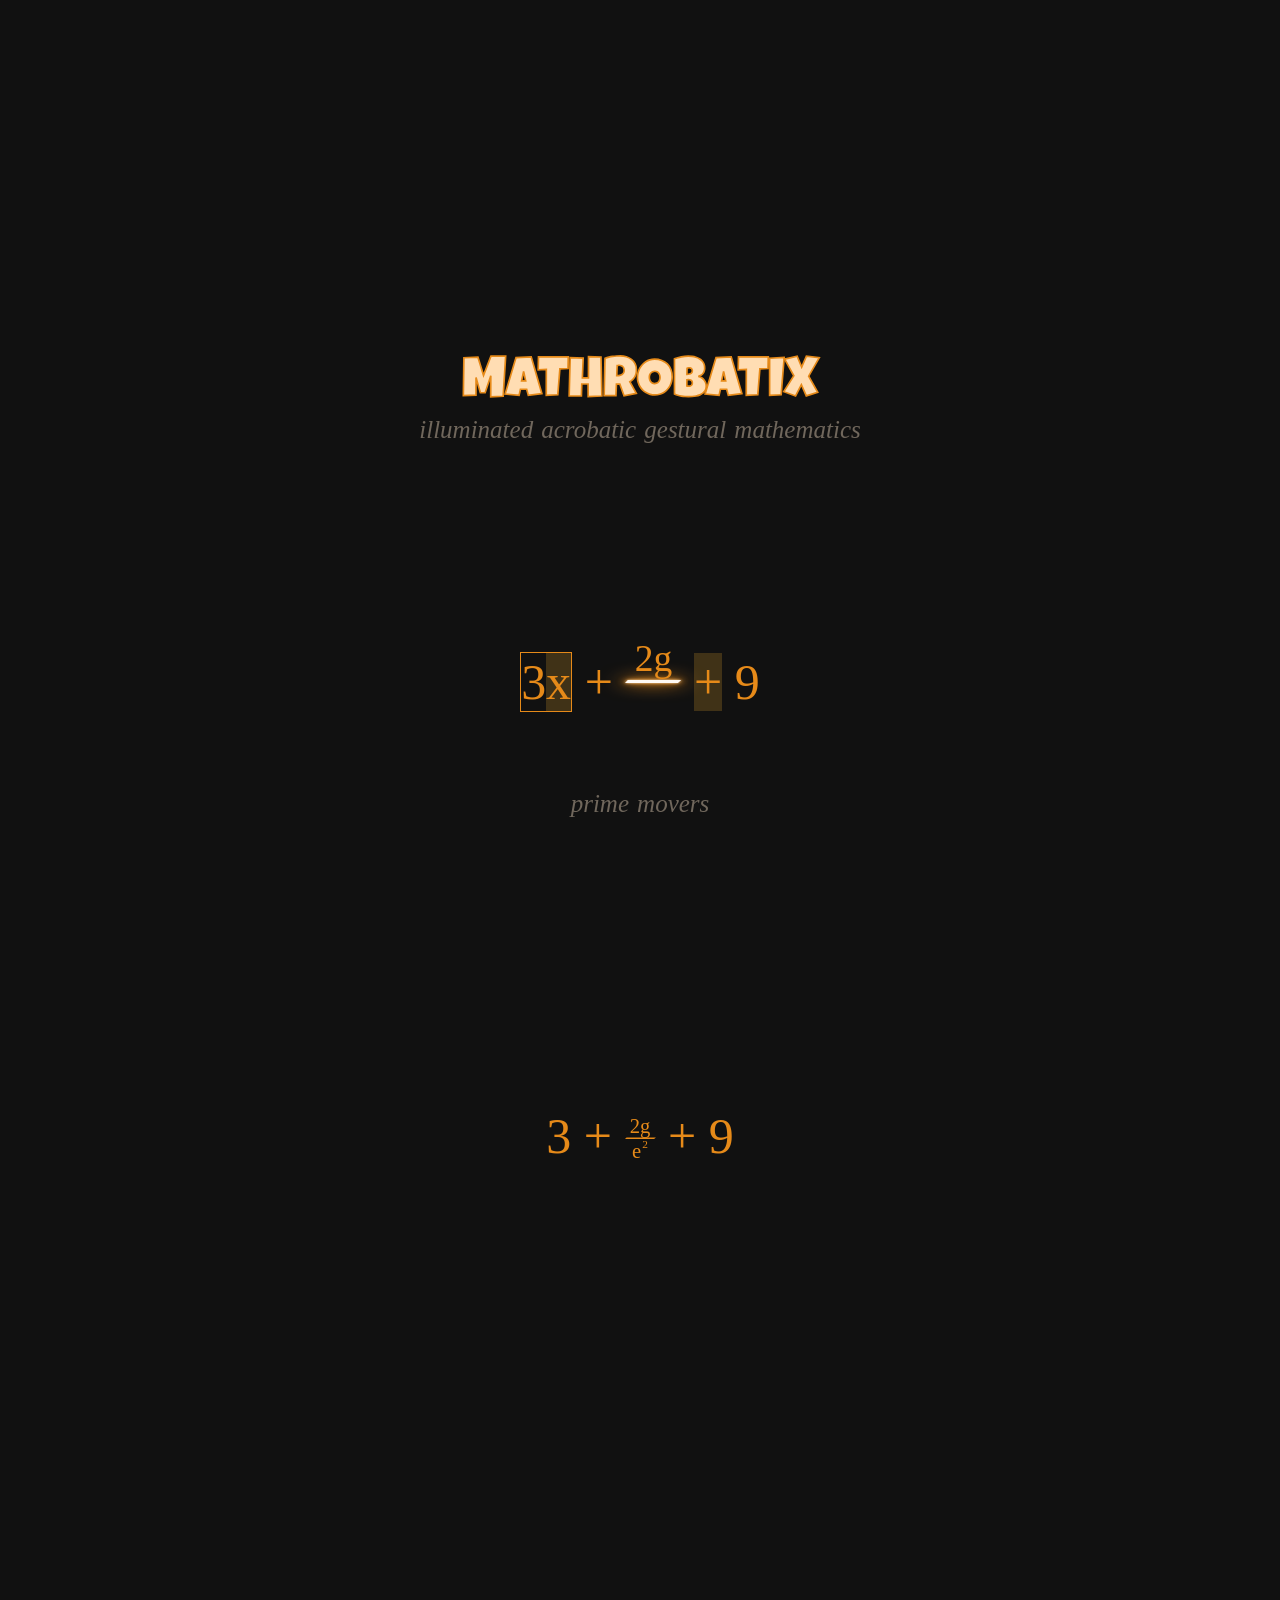
==== mbx5/index.html @ cdd0d46f "mbx v5.0b" ====
<!doctype html>
<html lang="en">
  <head>
    <title>mbx5.0 beta</title>
    <meta charset="UTF-8" />
    <meta name="viewport" content="width=device-width, initial-scale=1.0" />
    <script src="mbx5.js" data-mbx='{"tag":"rat-batix","css":"mbx5.css"}'></script>
    <style>
      body {
        display: flex;
        flex-direction: column;
        align-items: center;
        justify-content: center;
        margin: 0;
        padding-top: 30vh;
        padding-bottom: 100vh;
        background-color: #111;
      }
      rat-batix {
        width: 100%;
        font-size: 1.25rem;
        background-color: #111;
      }
      @media screen and (orientation: portrait) {
        rat-batix {
          font-size: 0.8em;
        }
      }
    </style>
  </head>

  <body>
    <rat-batix id="one" data-mbx='{"xxx_color":300}'></rat-batix>
    <rat-batix id="two" data-mbx='{"xxx_color":300}'></rat-batix>

    <script id="ROUTINES">
      const routineTesting = {
        intro: `
          <x data-logo>MATHROBATIX</x>
          illuminated acrobatic gestural mathematics
        `,
        steps: [
          {
            load: `
             <x data-tite>
              <x id="T3">3</x>
              <x id="Tx">x</x>
             </x>
             <x id="Tplus-a">+</x>
             <x id="T2">2g</x>
             <x id="Tplus-b">+</x>
             <x id="T9">9</x>
          `,
            note: `prime movers`,
            acts: (X) => {
              X.spot("Tx")
                .vaporize().during(0, 0.6)
                .unGrow().during(0.5, 1)
              ;
              X.spot("Tplus-b").grow();
              X.mount("e-99", "e^2");
              X.spot("T2")
                // .funkSup("sin", "-1").during(0, 0.4)
                .frak("e-99")
                .foink("0.55em")
                .vert("-0.2em")
              ;
            },
          },
          {},
        ],
      };
      const routineDemo = {
        intro: `
          <x data-logo>MATHROBATIX</x>
          illuminated acrobatic gestural mathematics
        `,
        steps: [
          {
            // unfurl
            load: `
            <x id="Tx-a">x</x>
            <x id="pow-2-a"><x data-sup>2</x></x>
            <x id="plus-b">+</x>
            <x id="T3x-b" data-tite>
             <x id="T3-b">3</x>
             <x id="Tx-b">x</x>
            </x>
            <x id="plus-c">+</x>
            <x id="T5-c">5</x>
            <x id="EQ">=</x>
            <x id="T0-d">0</x>
            `,
            note: `
              <x>solving for x</x>
              <x>can get tricky</x>
            `,
            acts: (X) => {
              X.spot("Tx-a").viva();
              X.spot("pow-2-a", "plus-b", "T3x-b", "plus-c", "T5-c", "EQ", "T0-d").unfurl();
            },
          },
          {
            // default distribution
            load: `
            <x id="T3">3</x>
            <x data-tite-left>(</x>
            <x id="Tx">x</x> + <x id="T1">1</x>
            <x data-tite-rite>)</x>
            `,
            note: `
            a widely-used, popular distribution
            <x data-rant>
              speaking of widely-used and popular
              distributions, that happens to also 
              be the goal of MathroBatiX itself
            </x>
            `,
            acts: (X) => {
              X.spot("Tx", "T1").dist("T3");
              X.spot("T3-doppel-0").blink().during(0.3, 1);
              X.spot("T3-doppel-1").blink().during(0.3, 1);
              X.spot("T3").vaporize();
            },
          },
          {
            // blur move
            load: `
            <x id="T3yx">
             <x data-tite>
              <x>3</x>
              <x data-doppel>
               <x id="Ty-a">y</x>
               <x id="Ty-b">y</x>
               <x id="Ty-c">y</x>
              </x>
              <x>x</x>
             </x>
            </x>
            <x> + 9 &ne; </x>
            <x id="T3catch-y-k">
             <x data-tite>
              <x>3</x>
              <x data-catch>
               <x id="catch-1"></x>
              </x>
              <x>k</x>
             </x>
            </x>
            `,
            note: `
            <x>probably never need to</x>
            <x>but you could</x>
            `,
            acts: (X) => {
              X.spotAll().blur();
              X.spot("Ty-a").blink().bulk(2.2).moveAfter("catch-1").during(0, 0.8);
              X.spot("Ty-b").blink().bulk(2.2).moveAfter("catch-1").during(0.1, 0.9);
              X.spot("Ty-c").blink().bulk(2.2).moveAfter("catch-1").during(0.2, 1.0);
            },
          },
        ],
      };
 </script>

    <script id="LOADER">
      const one = document.getElementById("one");
      one.addEventListener("mbx-ready", (e) => {
        one.loadRoutine(routineTesting);
      });
      const two = document.getElementById("two");
      two.addEventListener("mbx-ready", (e) => {
        // two.loadRoutine(routineDemo);
      });
    </script>

    <script id="DEBUGG">
      const log = console.log;
    </script>
  </body>
</html>
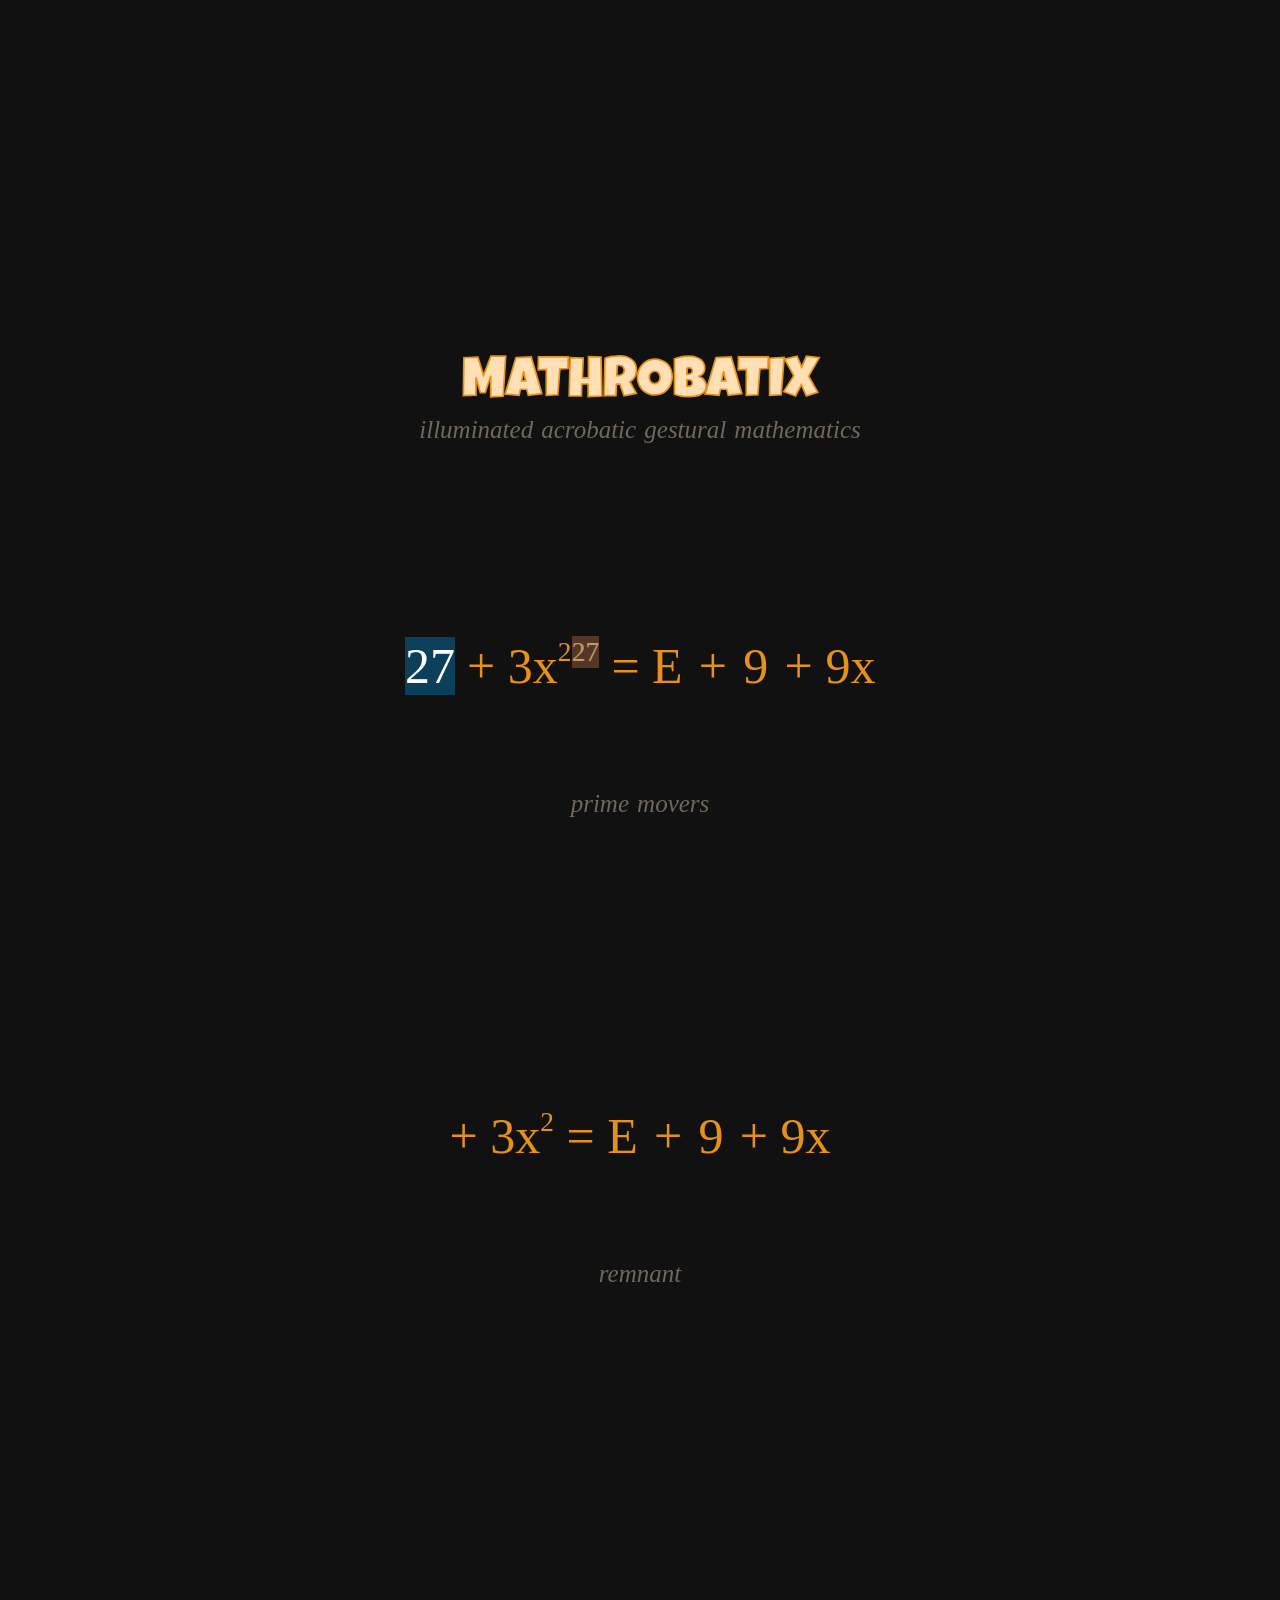
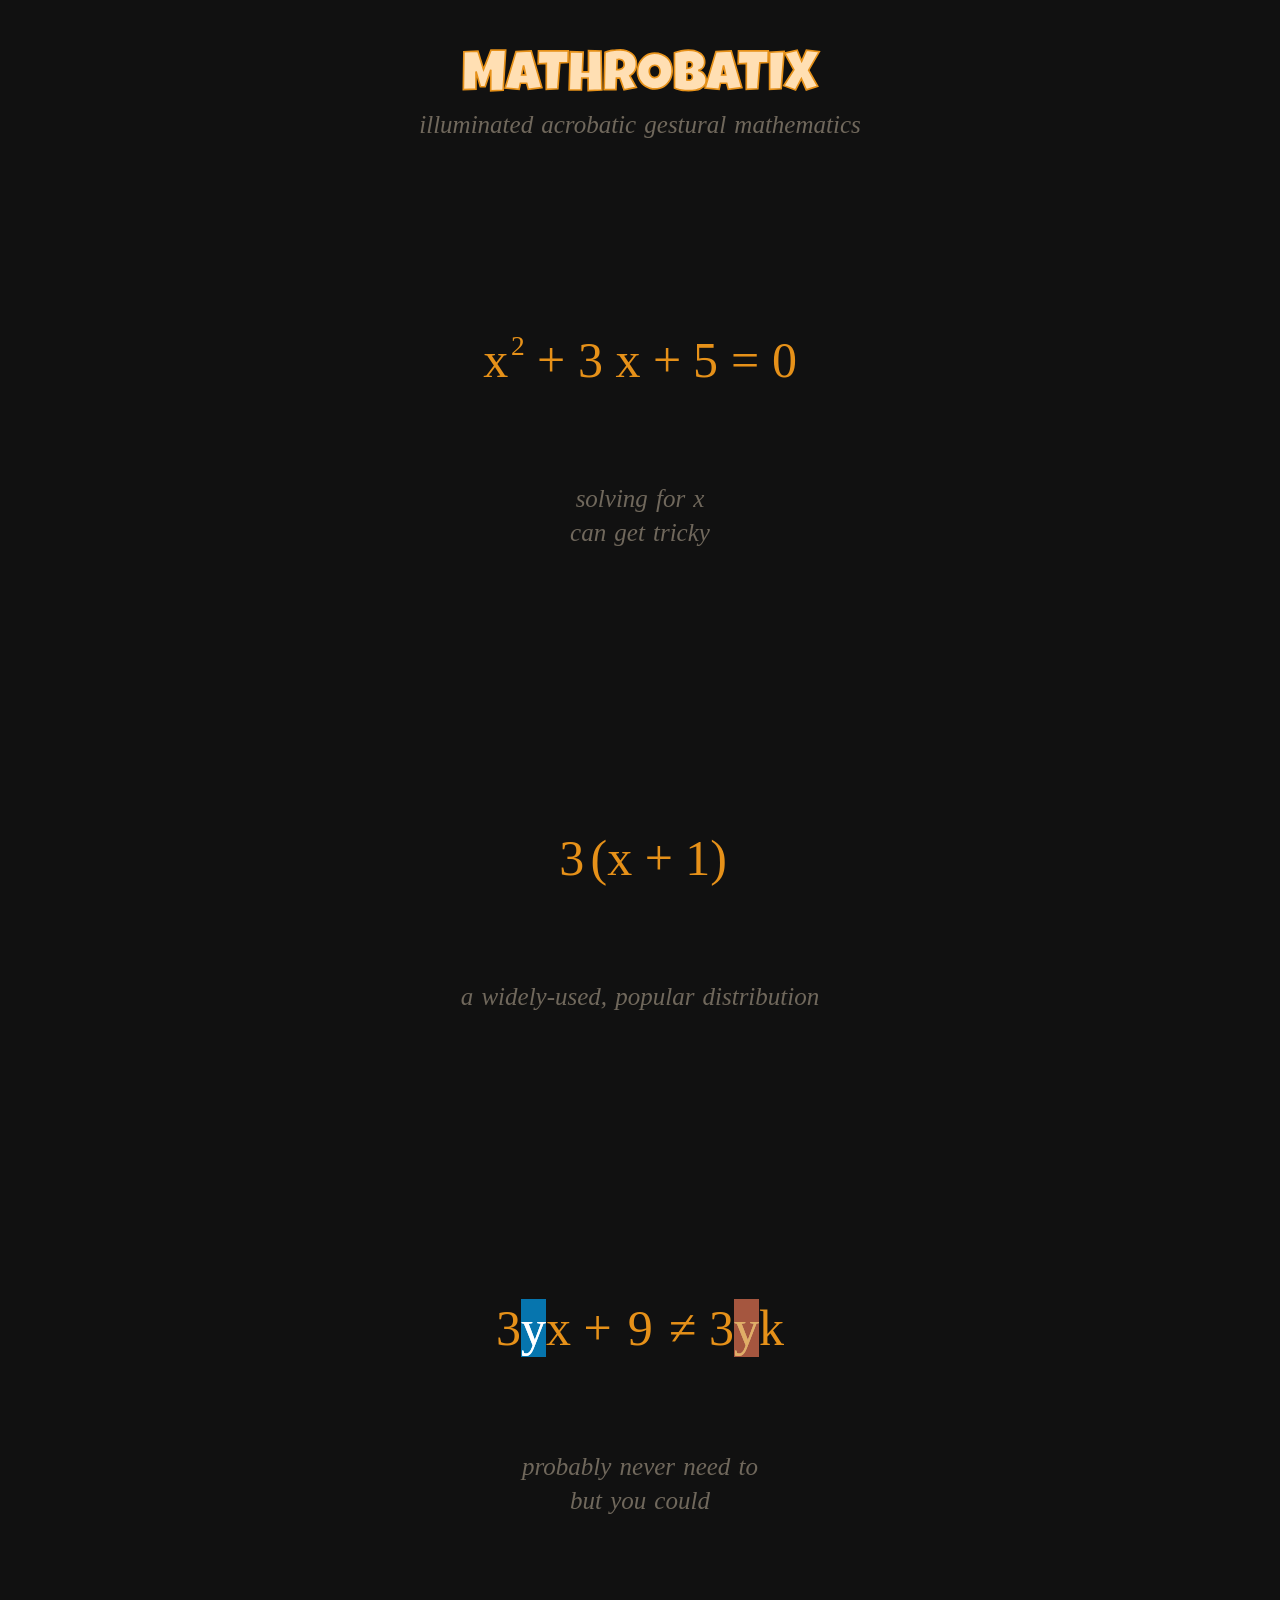
==== commit 65f64d26: "backup after crash" ====
--- a/mbx5/index.html
+++ b/mbx5/index.html
@@ -42,32 +42,34 @@
         steps: [
           {
             load: `
+             <x id="T27">27</x>
+             +
+             <x id="T3x2">
+              <x data-tite>
+              <x id="T3">3</x>
+              <x id="Tx-a">x</x>
+              <x data-sup data-tite>
+                <x id="pow2">2</x>
+              </x>
+              </x>
+             </x>
+             <x id="EQ">=</x>
+             <x id="T3plus">E + 9 +</x>
              <x data-tite>
-              <x id="T3">3</x>
-              <x id="Tx">x</x>
+              <x id="T9">9</x>
+              <x>x</x>
              </x>
-             <x id="Tplus-a">+</x>
-             <x id="T2">2g</x>
-             <x id="Tplus-b">+</x>
-             <x id="T9">9</x>
+            </x>
           `,
             note: `prime movers`,
             acts: (X) => {
-              X.spot("Tx")
-                .vaporize().during(0, 0.6)
-                .unGrow().during(0.5, 1)
-              ;
-              X.spot("Tplus-b").grow();
-              X.mount("e-99", "e^2");
-              X.spot("T2")
-                // .funkSup("sin", "-1").during(0, 0.4)
-                .frak("e-99")
-                .foink("0.55em")
-                .vert("-0.2em")
-              ;
+              X.spot("T3plus").grow();
+              X.spot("T27").viva().during(0, 0.5);
+              X.spot("T27").spin().vault();
+              X.spot("T27").moveAfter("pow2").during(0.7, 1);
             },
           },
-          {},
+          {note:"remnant"},
         ],
       };
       const routineDemo = {
@@ -161,7 +163,7 @@
           },
         ],
       };
- </script>
+    </script>
 
     <script id="LOADER">
       const one = document.getElementById("one");
@@ -170,7 +172,7 @@
       });
       const two = document.getElementById("two");
       two.addEventListener("mbx-ready", (e) => {
-        // two.loadRoutine(routineDemo);
+        two.loadRoutine(routineDemo);
       });
     </script>
 
